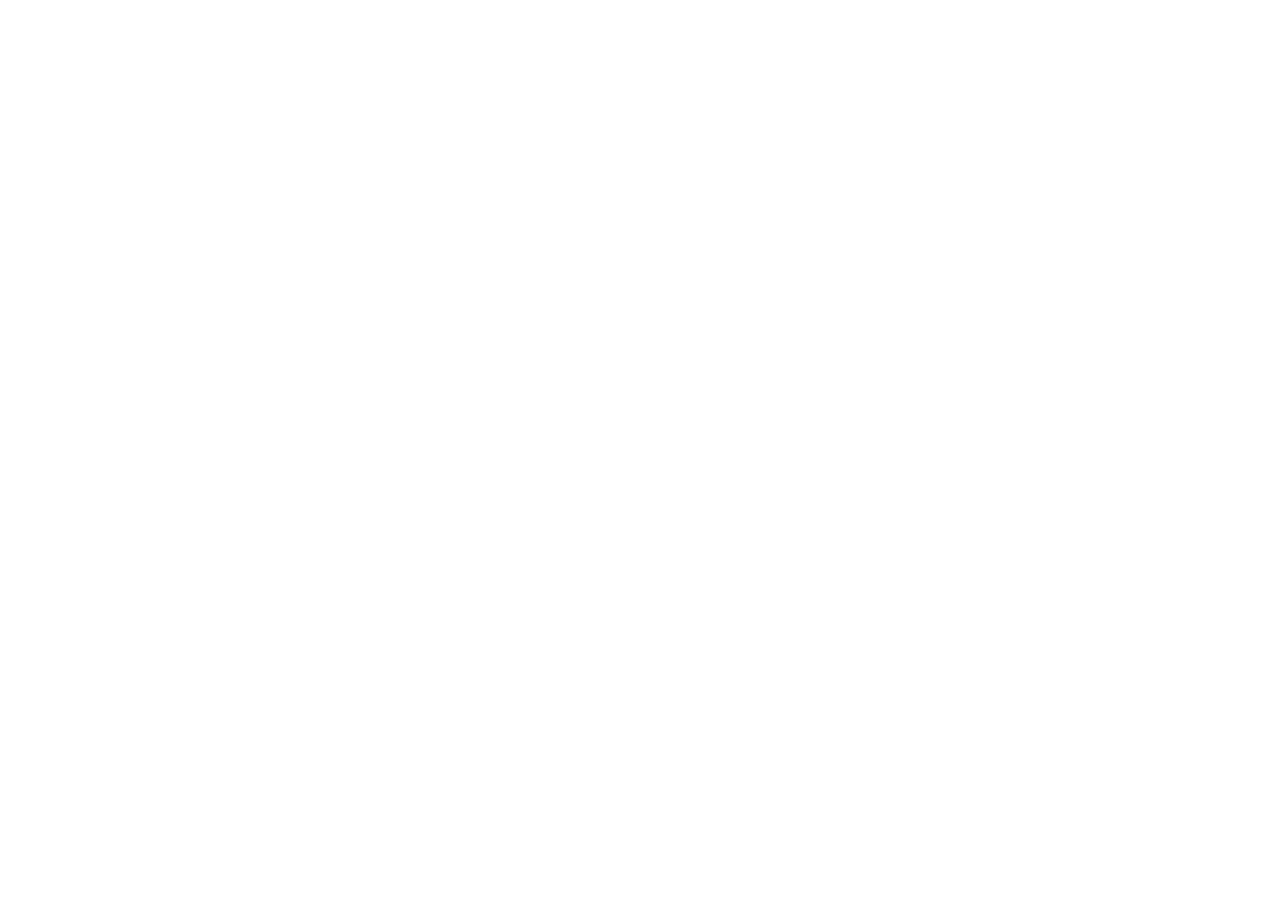
==== index.html @ ee712f78 "Add application shell" ====
<!doctype html>
<html lang="fr">
<head>
  <meta charset="utf-8" />
  <meta name="viewport" content="width=device-width,initial-scale=1,viewport-fit=cover" />
  <meta name="theme-color" content="#0f1d3a" />
  <meta name="description" content="JLG Event Builder — préparation et pilotage d'événements." />
  <link rel="manifest" href="./manifest.webmanifest" />
  <link rel="icon" href="./icon-192.png" />
  <link rel="apple-touch-icon" href="./icon-192.png" />
  <link rel="stylesheet" href="./styles.css" />
  <title>JLG Event Builder</title>
</head>
<body>
  <div id="app"></div>
  <div id="toast" class="toast" aria-live="polite"></div>
  <div id="modal-root"></div>
  <script src="./app.js"></script>
</body>
</html>
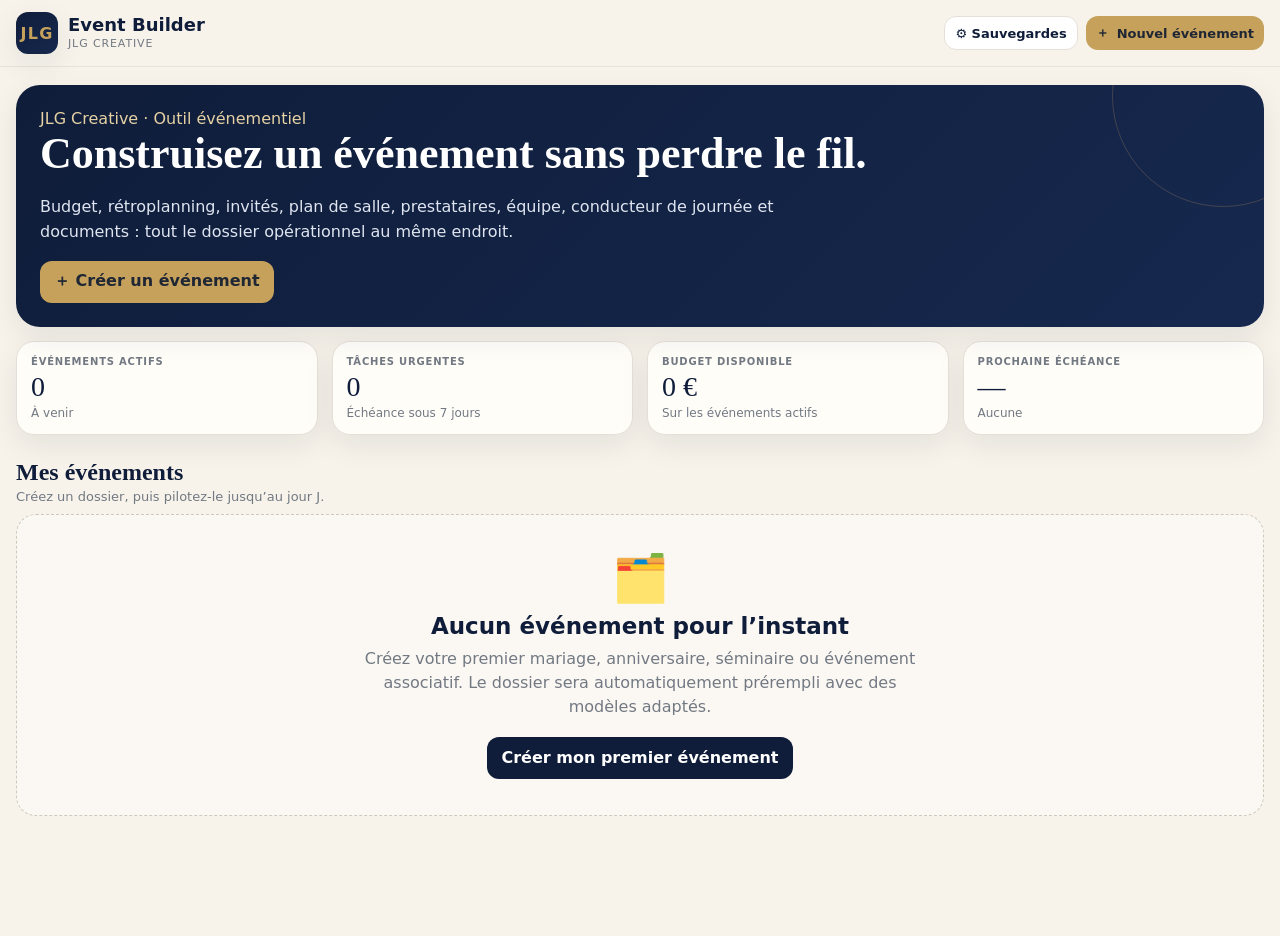
==== commit 4619c3aa: "Load client and provider order forms" ====
--- a/index.html
+++ b/index.html
@@ -16,5 +16,6 @@
   <div id="toast" class="toast" aria-live="polite"></div>
   <div id="modal-root"></div>
   <script src="./app.js"></script>
+  <script src="./bons.js"></script>
 </body>
 </html>
--- a/styles.css
+++ b/styles.css
@@ -0,0 +1,64 @@
+:root{
+  --navy:#0f1d3a;
+  --navy2:#16284e;
+  --ivory:#f7f3ea;
+  --paper:#fffdf8;
+  --white:#ffffff;
+  --gold:#c6a15b;
+  --gold2:#e6d2a3;
+  --anth:#32363d;
+  --muted:#727983;
+  --line:#e5e0d7;
+  --danger:#b84b4b;
+  --warn:#c77c24;
+  --ok:#2f6f63;
+  --blue:#315c9e;
+  --shadow:0 10px 30px rgba(15,29,58,.08);
+  --radius:18px;
+}
+*{box-sizing:border-box}
+html,body{margin:0;padding:0;background:var(--ivory);color:var(--anth);font-family:Inter,ui-sans-serif,system-ui,-apple-system,BlinkMacSystemFont,"Segoe UI",sans-serif}
+body{min-height:100vh}
+button,input,select,textarea{font:inherit}
+button{cursor:pointer}
+a{color:inherit;text-decoration:none}
+img{max-width:100%}
+.app-shell{min-height:100vh;padding-bottom:84px}
+.topbar{position:sticky;top:0;z-index:40;background:rgba(247,243,234,.94);backdrop-filter:blur(14px);border-bottom:1px solid rgba(229,224,215,.85)}
+.topbar-inner{max-width:1280px;margin:auto;padding:12px 16px;display:flex;gap:12px;align-items:center;justify-content:space-between}
+.brand{display:flex;align-items:center;gap:10px;min-width:0}.brand-mark{width:42px;height:42px;border-radius:12px;background:linear-gradient(145deg,var(--navy),var(--navy2));display:grid;place-items:center;color:var(--gold);font-weight:800;letter-spacing:.08em;box-shadow:var(--shadow)}
+.brand-text strong{display:block;color:var(--navy);font-size:18px;line-height:1.05}.brand-text small{display:block;color:var(--muted);font-size:11px;letter-spacing:.08em;text-transform:uppercase;margin-top:3px}.top-actions{display:flex;gap:8px;align-items:center}
+.page{max-width:1280px;margin:auto;padding:18px 16px 36px}.page.narrow{max-width:920px}
+.hero{background:linear-gradient(135deg,var(--navy),var(--navy2));border-radius:24px;color:white;padding:24px;box-shadow:var(--shadow);position:relative;overflow:hidden}.hero:after{content:"";position:absolute;width:220px;height:220px;border:1px solid rgba(198,161,91,.25);border-radius:50%;right:-70px;top:-100px}.hero h1,.hero h2{margin:0}.hero h1{font-size:clamp(28px,4vw,44px);font-family:Georgia,serif}.hero p{color:#dfe5f0;max-width:760px;line-height:1.55}.hero .gold{color:var(--gold2)}
+.toolbar{display:flex;gap:10px;flex-wrap:wrap;align-items:center;justify-content:space-between;margin:18px 0}.toolbar-group{display:flex;gap:8px;flex-wrap:wrap;align-items:center}
+.btn{border:0;border-radius:12px;padding:10px 14px;font-weight:700;display:inline-flex;align-items:center;justify-content:center;gap:8px;min-height:42px}.btn-primary{background:var(--navy);color:#fff}.btn-gold{background:var(--gold);color:#1f2735}.btn-light{background:#fff;color:var(--navy);border:1px solid var(--line)}.btn-ghost{background:transparent;color:var(--navy);border:1px solid transparent}.btn-danger{background:#fff1f1;color:var(--danger);border:1px solid #efcaca}.btn-sm{padding:7px 10px;min-height:34px;font-size:13px}.btn:disabled{opacity:.45;cursor:not-allowed}
+.grid{display:grid;gap:14px}.grid-2{grid-template-columns:repeat(2,minmax(0,1fr))}.grid-3{grid-template-columns:repeat(3,minmax(0,1fr))}.grid-4{grid-template-columns:repeat(4,minmax(0,1fr))}
+.card{background:var(--paper);border:1px solid var(--line);border-radius:var(--radius);box-shadow:var(--shadow);padding:16px}.card-flat{background:var(--paper);border:1px solid var(--line);border-radius:14px;padding:14px}.card h3,.card h4{margin-top:0}.stat-card{padding:14px}.stat-label{text-transform:uppercase;letter-spacing:.08em;font-size:10px;color:var(--muted);font-weight:800}.stat-value{font-family:Georgia,serif;color:var(--navy);font-size:28px;margin-top:4px}.stat-sub{font-size:12px;color:var(--muted);margin-top:3px}
+.section-title{display:flex;align-items:end;justify-content:space-between;gap:12px;margin:24px 0 10px}.section-title h2{margin:0;color:var(--navy);font-family:Georgia,serif;font-size:24px}.section-title p{margin:3px 0 0;color:var(--muted);font-size:13px}
+.event-list{display:grid;gap:12px}.event-card{background:var(--paper);border:1px solid var(--line);border-radius:18px;padding:16px;display:grid;grid-template-columns:1fr auto;gap:16px;box-shadow:var(--shadow)}.event-main{min-width:0}.event-title{font-size:20px;color:var(--navy);font-weight:800;margin:2px 0 6px}.event-meta{display:flex;flex-wrap:wrap;gap:8px 12px;color:var(--muted);font-size:13px}.event-meta span{display:inline-flex;align-items:center;gap:5px}.event-actions{display:flex;flex-direction:column;gap:8px;align-items:flex-end;justify-content:center}.event-progress{margin-top:12px;display:grid;grid-template-columns:1fr auto;gap:10px;align-items:center}.progress{height:8px;background:#ece9e1;border-radius:999px;overflow:hidden}.progress>span{display:block;height:100%;background:linear-gradient(90deg,var(--navy),var(--gold));border-radius:999px}.progress-label{font-size:12px;color:var(--muted);white-space:nowrap}
+.badge{display:inline-flex;align-items:center;border-radius:999px;padding:4px 8px;font-size:11px;font-weight:800;background:#eef1f5;color:var(--navy)}.badge.gold{background:#f1e5c9;color:#765b24}.badge.ok{background:#e6f2ee;color:var(--ok)}.badge.warn{background:#fff0dc;color:var(--warn)}.badge.danger{background:#fbe3e3;color:var(--danger)}.badge.muted{background:#eee;color:#666}
+.empty{padding:36px 18px;text-align:center;border:1px dashed #cfc8bc;border-radius:20px;background:rgba(255,255,255,.45)}.empty .big{font-size:46px}.empty h3{color:var(--navy);font-size:23px;margin:8px 0}.empty p{color:var(--muted);max-width:560px;margin:0 auto 18px;line-height:1.5}
+.form-grid{display:grid;grid-template-columns:repeat(2,minmax(0,1fr));gap:14px}.field{display:flex;flex-direction:column;gap:6px}.field.full{grid-column:1/-1}.field label{font-size:12px;font-weight:800;color:var(--navy)}.field small{color:var(--muted);font-size:11px}.input,.select,.textarea{width:100%;border:1px solid #d8d3ca;border-radius:12px;background:#fff;padding:11px 12px;color:var(--anth);outline:none}.textarea{min-height:95px;resize:vertical}.input:focus,.select:focus,.textarea:focus{border-color:var(--gold);box-shadow:0 0 0 3px rgba(198,161,91,.14)}
+.stepper{display:flex;gap:6px;margin-bottom:18px}.step{flex:1;height:6px;background:#ddd7cc;border-radius:999px}.step.active{background:var(--gold)}.step.done{background:var(--navy)}
+.choice-grid{display:grid;grid-template-columns:repeat(2,minmax(0,1fr));gap:10px}.choice{padding:16px;border:1px solid var(--line);border-radius:14px;background:#fff;text-align:left}.choice.active{border-color:var(--gold);box-shadow:0 0 0 2px rgba(198,161,91,.18);background:#fffaf0}.choice strong{display:block;color:var(--navy);font-size:16px}.choice small{color:var(--muted)}
+.option-grid{display:grid;grid-template-columns:repeat(2,minmax(0,1fr));gap:8px}.check-chip{display:flex;align-items:center;gap:8px;padding:10px;border:1px solid var(--line);border-radius:12px;background:#fff}.check-chip input{width:18px;height:18px;accent-color:var(--navy)}
+.event-head{display:grid;grid-template-columns:1fr auto;gap:14px;align-items:start}.event-head h1{margin:0;color:var(--navy);font-size:30px;font-family:Georgia,serif}.event-head-meta{display:flex;flex-wrap:wrap;gap:8px 14px;color:var(--muted);font-size:13px;margin-top:6px}.event-head-actions{display:flex;gap:8px;flex-wrap:wrap;justify-content:flex-end}
+.tabs-wrap{position:sticky;top:67px;z-index:30;background:rgba(247,243,234,.95);backdrop-filter:blur(12px);border-bottom:1px solid var(--line);margin:0 -16px;padding:9px 16px}.tabs{display:flex;gap:7px;overflow:auto;padding-bottom:2px;scrollbar-width:none}.tabs::-webkit-scrollbar{display:none}.tab{white-space:nowrap;border:1px solid var(--line);background:#fff;padding:9px 12px;border-radius:999px;font-size:12px;font-weight:800;color:var(--navy)}.tab.active{background:var(--navy);color:#fff;border-color:var(--navy)}
+.kpis{display:grid;grid-template-columns:repeat(6,minmax(0,1fr));gap:10px;margin:16px 0}.kpi{background:#fff;border:1px solid var(--line);border-radius:14px;padding:12px}.kpi small{display:block;color:var(--muted);font-size:10px;text-transform:uppercase;letter-spacing:.06em;font-weight:800}.kpi strong{display:block;color:var(--navy);font-size:20px;margin-top:3px}
+.list{display:grid;gap:8px}.row{background:#fff;border:1px solid var(--line);border-radius:14px;padding:12px;display:grid;grid-template-columns:1fr auto;gap:12px;align-items:center}.row-title{font-weight:800;color:var(--navy)}.row-sub{color:var(--muted);font-size:12px;margin-top:3px;line-height:1.4}.row-actions{display:flex;align-items:center;gap:6px;flex-wrap:wrap;justify-content:flex-end}.row-overdue{border-left:4px solid var(--danger)}.row-soon{border-left:4px solid var(--warn)}.row-done{opacity:.72;background:#f8faf8}.row-done .row-title{text-decoration:line-through}
+.money-positive{color:var(--ok)}.money-negative{color:var(--danger)}
+.table-wrap{overflow:auto;border:1px solid var(--line);border-radius:14px;background:#fff}.data-table{width:100%;border-collapse:collapse;min-width:820px}.data-table th{background:#f2eee6;color:var(--navy);font-size:11px;text-transform:uppercase;letter-spacing:.05em;text-align:left;padding:10px;border-bottom:1px solid var(--line)}.data-table td{padding:10px;border-bottom:1px solid #eee9df;font-size:13px;vertical-align:middle}.data-table tr:last-child td{border-bottom:0}.data-table input,.data-table select{min-width:100px;border:1px solid #ddd5ca;border-radius:8px;padding:7px;background:#fff}
+.timeline{position:relative;padding-left:26px}.timeline:before{content:"";position:absolute;left:8px;top:6px;bottom:6px;width:2px;background:var(--gold2)}.timeline-item{position:relative;background:#fff;border:1px solid var(--line);border-radius:14px;padding:12px;margin-bottom:10px}.timeline-item:before{content:"";position:absolute;left:-23px;top:18px;width:12px;height:12px;background:var(--gold);border:3px solid var(--ivory);border-radius:50%}.timeline-time{font-weight:900;color:var(--navy);font-size:16px}.timeline-main{margin-top:3px;font-weight:800}.timeline-sub{font-size:12px;color:var(--muted);margin-top:4px}
+.plan-layout{display:grid;grid-template-columns:260px minmax(0,1fr);gap:14px}.plan-tools{background:#fff;border:1px solid var(--line);border-radius:16px;padding:12px;align-self:start;position:sticky;top:126px}.plan-tools h3{margin:0 0 10px;color:var(--navy)}.tool-grid{display:grid;grid-template-columns:repeat(2,minmax(0,1fr));gap:7px}.tool-btn{border:1px solid var(--line);background:#fff;border-radius:10px;padding:9px 6px;font-size:11px;font-weight:800;color:var(--navy)}.tool-btn:hover{border-color:var(--gold)}.plan-stage-wrap{overflow:auto}.plan-stage{position:relative;width:900px;height:620px;min-width:900px;background:linear-gradient(#faf8f2,#fff);border:1px solid var(--line);border-radius:18px;box-shadow:var(--shadow);touch-action:none}.plan-stage:before{content:"";position:absolute;inset:12px;border:1px dashed #ded8ce;border-radius:14px;pointer-events:none}.plan-item{position:absolute;display:flex;align-items:center;justify-content:center;text-align:center;user-select:none;touch-action:none;border:2px solid var(--navy);background:#fffdf8;color:var(--navy);font-weight:800;font-size:12px;box-shadow:0 6px 16px rgba(15,29,58,.12);padding:5px;overflow:hidden}.plan-item.round{border-radius:50%}.plan-item.rect,.plan-item.square,.plan-item.honneur{border-radius:10px}.plan-item.zone{border-style:dashed;background:#f5f0e6}.plan-item.selected{outline:3px solid var(--gold);outline-offset:2px}.plan-counter{display:flex;gap:8px;flex-wrap:wrap;margin-bottom:10px}.plan-editor{margin-top:12px;border-top:1px solid var(--line);padding-top:12px}
+.people-grid{display:grid;grid-template-columns:repeat(3,minmax(0,1fr));gap:10px}.person-card{background:#fff;border:1px solid var(--line);border-radius:14px;padding:12px}.person-card h4{margin:0;color:var(--navy)}.person-card p{margin:4px 0 0;color:var(--muted);font-size:12px}
+.doc-grid{display:grid;grid-template-columns:repeat(2,minmax(0,1fr));gap:12px}.doc-card{background:#fff;border:1px solid var(--line);border-radius:16px;padding:16px}.doc-card h3{margin:0 0 4px;color:var(--navy)}.doc-card p{font-size:12px;color:var(--muted);margin:0 0 12px;line-height:1.4}
+.modal-backdrop{position:fixed;inset:0;background:rgba(12,20,38,.52);z-index:100;display:grid;place-items:center;padding:16px}.modal{background:var(--paper);border-radius:18px;box-shadow:0 20px 60px rgba(0,0,0,.25);width:min(760px,100%);max-height:90vh;overflow:auto}.modal-head{padding:16px;border-bottom:1px solid var(--line);display:flex;justify-content:space-between;align-items:center;gap:10px;position:sticky;top:0;background:var(--paper);z-index:2}.modal-head h3{margin:0;color:var(--navy)}.modal-body{padding:16px}.modal-foot{padding:14px 16px;border-top:1px solid var(--line);display:flex;gap:8px;justify-content:flex-end;position:sticky;bottom:0;background:var(--paper)}
+.toast{position:fixed;left:50%;bottom:92px;transform:translateX(-50%) translateY(20px);z-index:200;background:var(--navy);color:white;padding:11px 14px;border-radius:12px;box-shadow:var(--shadow);opacity:0;pointer-events:none;transition:.25s}.toast.show{opacity:1;transform:translateX(-50%) translateY(0)}
+.bottom-nav{position:fixed;left:0;right:0;bottom:0;z-index:45;background:rgba(255,253,248,.96);backdrop-filter:blur(14px);border-top:1px solid var(--line);display:none;grid-template-columns:repeat(4,1fr);padding:7px 6px calc(7px + env(safe-area-inset-bottom))}.bottom-nav button{border:0;background:transparent;color:var(--muted);padding:5px;font-size:10px;font-weight:800}.bottom-nav button span{display:block;font-size:18px;margin-bottom:1px}.bottom-nav button.active{color:var(--navy)}
+.print-sheet{display:none}.print-sheet.printing{display:block;background:#fff;color:#111;padding:12mm;min-height:297mm}.print-head{border-bottom:2px solid #1a2b50;padding-bottom:8px;margin-bottom:12px;display:flex;justify-content:space-between;gap:12px}.print-head strong{font-size:20px;color:#1a2b50}.print-head small{color:#666}.print-title{font-size:26px;margin:8px 0 4px;color:#1a2b50}.print-sub{color:#666;font-size:12px;margin-bottom:14px}.print-table{width:100%;border-collapse:collapse;font-size:11px}.print-table th,.print-table td{border:1px solid #cfcfcf;padding:6px;vertical-align:top}.print-table th{background:#f1f1f1;text-align:left}.print-section{margin:14px 0}.print-section h2{font-size:16px;color:#1a2b50;border-bottom:1px solid #bbb;padding-bottom:3px}.print-grid{display:grid;grid-template-columns:repeat(2,1fr);gap:8px}.print-box{border:1px solid #ccc;padding:8px;border-radius:6px}.print-plan{position:relative;width:100%;height:500px;border:1px solid #aaa}.print-plan-item{position:absolute;border:1px solid #333;font-size:9px;display:flex;align-items:center;justify-content:center;text-align:center;background:white;overflow:hidden}
+.small-note{font-size:11px;color:var(--muted);line-height:1.45}.divider{height:1px;background:var(--line);margin:14px 0}.text-danger{color:var(--danger)}.text-muted{color:var(--muted)}.text-ok{color:var(--ok)}.text-gold{color:#8a682d}.right{text-align:right}.center{text-align:center}.nowrap{white-space:nowrap}.hidden{display:none!important}
+@media(max-width:980px){.grid-4{grid-template-columns:repeat(2,1fr)}.grid-3{grid-template-columns:repeat(2,1fr)}.kpis{grid-template-columns:repeat(3,1fr)}.plan-layout{grid-template-columns:1fr}.plan-tools{position:static}.people-grid{grid-template-columns:repeat(2,1fr)}}
+@media(max-width:680px){.page{padding:14px 12px 28px}.topbar-inner{padding:10px 12px}.brand-text strong{font-size:16px}.brand-text small{display:none}.top-actions .desktop-only{display:none}.hero{padding:20px;border-radius:19px}.grid-2,.grid-3,.grid-4,.form-grid,.choice-grid,.option-grid,.people-grid,.doc-grid{grid-template-columns:1fr}.field.full{grid-column:auto}.event-card{grid-template-columns:1fr}.event-actions{flex-direction:row;align-items:center;justify-content:flex-start}.event-head{grid-template-columns:1fr}.event-head-actions{justify-content:flex-start}.tabs-wrap{top:63px}.kpis{grid-template-columns:repeat(2,1fr)}.row{grid-template-columns:1fr}.row-actions{justify-content:flex-start}.bottom-nav{display:grid}.plan-stage{width:760px;min-width:760px;height:540px}.modal{max-height:93vh}.topbar .btn span.label{display:none}}
+@media print{
+  body{background:#fff!important}.topbar,.page,.bottom-nav,.toast,.modal-backdrop{display:none!important}.print-sheet.printing{display:block!important;padding:0!important}.app-shell{padding:0!important}.print-sheet{display:block!important}.print-plan{height:480px}.page-break{page-break-before:always}.no-break{page-break-inside:avoid}
+}
